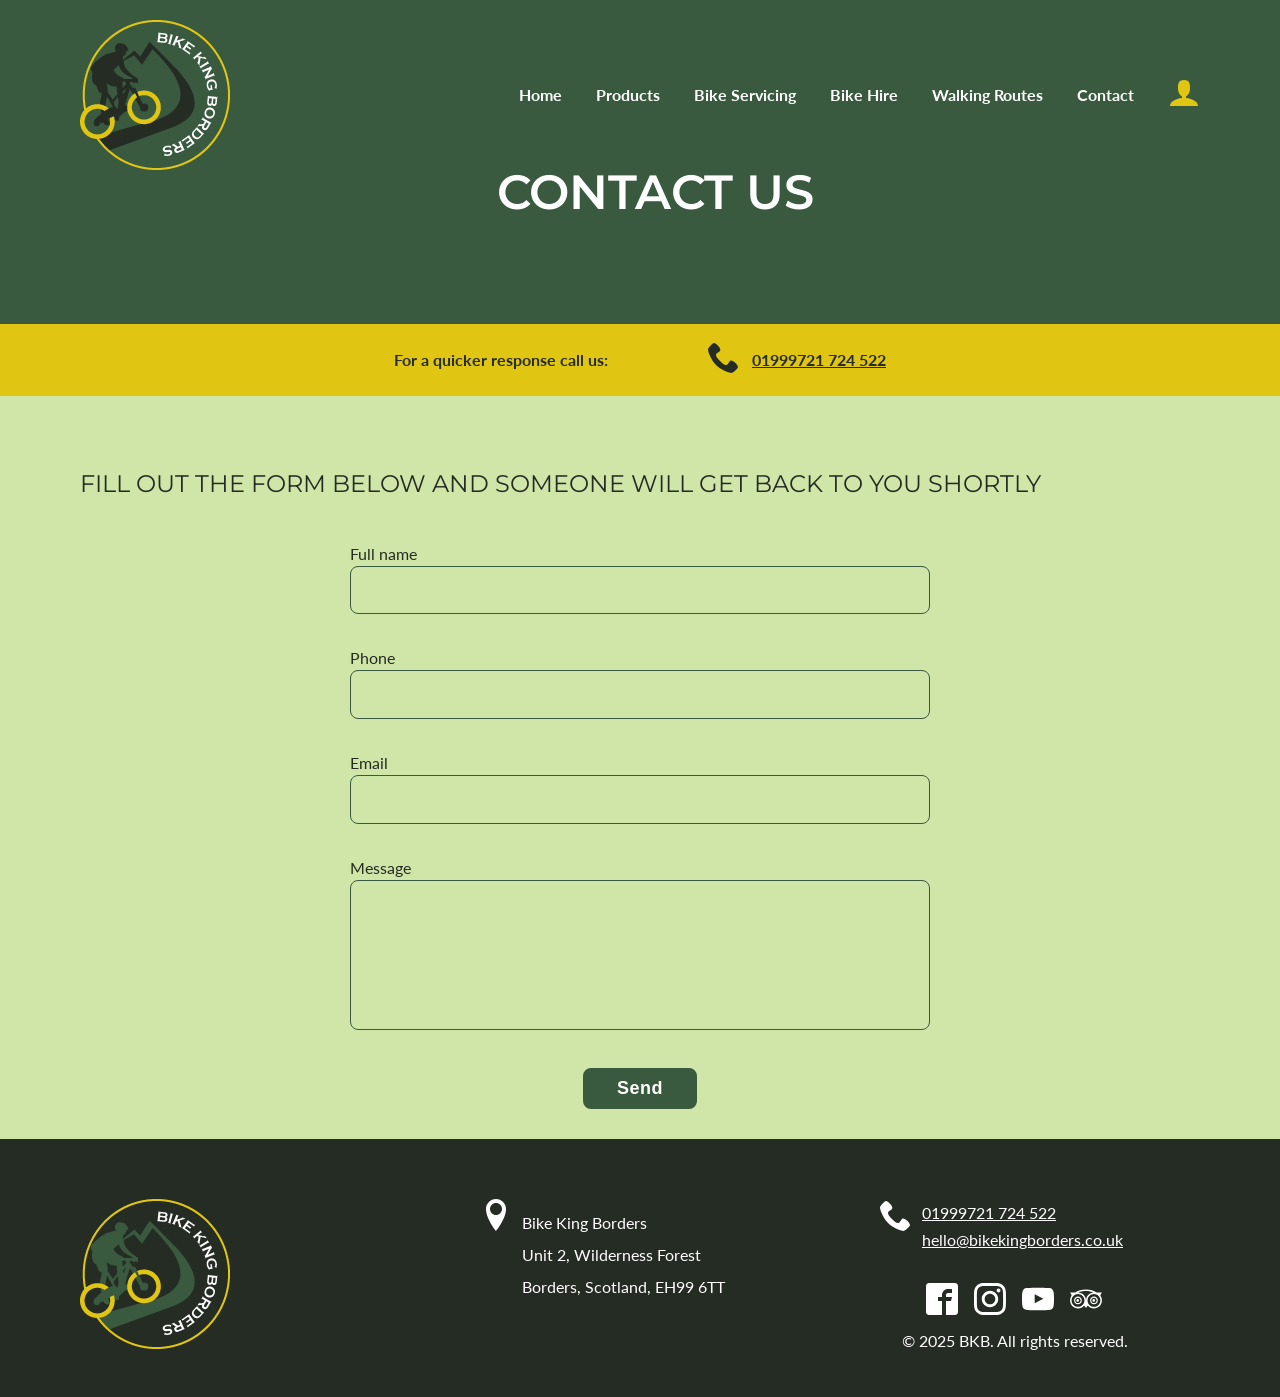
==== contact.html @ b2617fbf "opt" ====
<!DOCTYPE html>
<html lang="en">

<head>
    <meta charset="UTF-8">
    <!-- SEO description for search engines -->
    <meta name="description"
        content="Get in touch with Bike King Borders - contact us for bike servicing, rental, or product information. We are happy to help.">
    <meta name="keywords"
        content="Bike King Borders contact, bike shop Scotland contact, bike hire contact, bike servicing contact">
    <meta name="viewport" content="width=device-width, initial-scale=1.0">
    <title>Contact | Bike King Borders</title>
    <!-- Google Fonts import -->
    <link
        href="https://fonts.googleapis.com/css2?family=Alata&family=Josefin+Sans:ital,wght@0,100..700;1,100..700&family=Lato:ital,wght@0,100;0,300;0,400;0,700;0,900;1,100;1,300;1,400;1,700;1,900&family=Montserrat:ital,wght@0,100..900;1,100..900&family=Nunito+Sans:ital,opsz,wght@0,6..12,200..1000;1,6..12,200..1000&family=Roboto:ital,wght@0,100..900;1,100..900&display=swap"
        rel="stylesheet">
    <link rel="icon" type="image/png" href="./images/favicon.png">
    <!-- Main CSS file -->
    <link rel="stylesheet" href="./styles.css">
</head>

<body>
    <!--  Header -->
    <header>
        <div class="container">
            <div class="header-container">
                <!-- Navigation Menu -->
                <nav class="header-nav">
                    <!-- Logo linking to homepage -->
                    <a href="index.html">
                        <img src="./images/logo1.png" alt="logo" width="150" height="150">
                    </a>
                    <!-- Navigation links -->
                    <ul class="header-menu">
                        <li><a class="nav-menu" href="index.html">Home</a></li>
                        <li><a class="nav-menu" href="products.html">Products</a></li>
                        <li><a class="nav-menu" href="servicing.html">Bike Servicing</a></li>
                        <li><a class="nav-menu" href="hire.html">Bike Hire</a></li>
                        <!-- Dropdown Menu -->
                        <li class="dropdown"><a class="nav-menu" href="routes.html">Walking Routes</a>
                            <ul class="dropdown-menu">
                                <li><a href="routes.html#droncar">Droncar</a></li>
                                <li><a href="routes.html#muirdac">Muirdac</a></li>
                                <li><a href="routes.html#leethorn">Leethorn</a></li>
                                <li><a href="routes.html#airy">Airy</a></li>
                            </ul>
                        </li>
                        <li><a class="nav-menu" href="contact.html">Contact</a></li>
                        <li>
                            <!-- User account button with icon -->
                            <button aria-label="User account" class="nav-icon-btn">
                                <svg class="nav-icon" width="32" height="32">
                                    <use href="./images/icons.svg#icon-user"></use>
                                </svg>
                            </button>
                        </li>
                    </ul>
                </nav>
                <!-- Mobile burger menu button -->
                <button class="header-burger" type="button" aria-label="Open menu">
                    <svg width="24" height="24">
                        <use href="./images/icons.svg#icon-menu"></use>
                    </svg>
                </button>
            </div>
        </div>
    </header>
    <main>
        <!-- Hero banner section and title -->
        <section class="hero-section">
            <div class="container">
                <div class="title-container">
                    <h1 class="hero-title">Contact Us</h1>
                </div>
            </div>
        </section>
        <!-- Quick call contact section and hidden title -->
        <section class="call-section">
            <h2 class="visually-hidden">Call section</h2>
            <div class="container call-wrapper">
                <div class="call-title">
                    <ul>
                        <li>
                            <p>For a quicker response call us:</p>
                        </li>
                    </ul>
                </div>
                <div class="call-contacts">
                    <!-- Phone icon -->
                    <ul class="call-icon">
                        <li>
                            <svg class="call-icon" width="32" height="32">
                                <use href="./images/icons.svg#icon-phone"></use>
                            </svg>
                        </li>
                    </ul>
                    <ul>
                        <li><a href="tel:01999721724522">01999721 724 522</a></li>
                    </ul>
                </div>
            </div>
        </section>
        <!-- Contact form section -->
        <section class="section">
            <h2 class="form-title">Fill out the form below and someone will get back to you shortly</h2>
            <div class="form-container">
                <form name="contact-form" autocomplete="off">
                    <!-- Name field -->
                    <div class="form-field">
                        <label class="form-label" for="user-name">Full name</label>
                        <input class="form-input" type="text" name="user-name" id="user-name" required
                            pattern="[A-Za-z\s\-]{2,50}" title="Use only English letters, spaces, and hyphens">
                    </div>
                    <!-- Phone field -->
                    <div class="form-field">
                        <label class="form-label" for="user-tel">Phone</label>
                        <input class="form-input" type="tel" name="user-tel" id="user-tel" required
                            pattern="^(\+44\s?7\d{3}\s?\d{6}|07\d{3}\s?\d{6})$"
                            title="UK mobile number format: +44 7xxx xxxxxx or 07xxx xxxxxx">
                    </div>
                    <!-- Email field -->
                    <div class="form-field">
                        <label class="form-label" for="user-email">Email</label>
                        <input class="form-input" type="email" name="user-email" id="user-email" required>
                    </div>
                    <!-- Message field -->
                    <div class="form-field">
                        <label class="form-label" for="message">Message</label>
                        <textarea class="message-input" name="message" id="message" required></textarea>
                    </div>
                    <button class="form-button btn-desktop" type="submit">Send</button>
                </form>
            </div>
        </section>
    </main>
    <!-- Footer with address and social media -->
    <footer class="footer">
        <div class="footer-container">
            <div class="section-logo">
                <!-- Footer logo -->
                <a href="index.html">
                    <img src="./images/logo2.png" alt="logo" width="150" height="150">
                </a>
            </div>
            <address class="footer-address">
                <ul class="address-icon">
                    <li>
                        <!-- Disabled link for map -->
                        <a href="#" aria-label="Google map" onclick="event.preventDefault()">
                            <svg class="address-icon" width="32" height="32">
                                <use href="./images/icons.svg#icon-location"></use>
                            </svg>
                        </a>
                    </li>
                </ul>
                <ul class="address">
                    <li>
                        <p>Bike King Borders</p>
                        <p>Unit 2, Wilderness Forest</p>
                        <p>Borders, Scotland, EH99 6TT</p>
                    </li>
                </ul>
            </address>
            <!-- Contact info and social links -->
            <address class="footer-info">
                <div class="footer-contacts">
                    <ul class="contacts-icon">
                        <li>
                            <svg class="address-icon" width="32" height="32">
                                <use href="./images/icons.svg#icon-phone"></use>
                            </svg>
                        </li>
                    </ul>
                    <ul class="contacts">
                        <li><a href="tel:01999721724522">01999721 724 522</a></li>
                        <li><a href="mailto:hello@bikekingborders.co.uk">hello@bikekingborders.co.uk</a></li>
                    </ul>
                </div>
                <!-- Social media icons -->
                <div class="footer-icon">
                    <a href="#" aria-label="Facebook" onclick="event.preventDefault()">
                        <svg class="address-icon" width="32" height="32">
                            <use href="./images/icons.svg#icon-facebook2"></use>
                        </svg>
                    </a>
                    <a href="#" aria-label="Instagram" onclick="event.preventDefault()">
                        <svg class="address-icon" width="32" height="32">
                            <use href="./images/icons.svg#icon-instagram"></use>
                        </svg>
                    </a>
                    <a href="#" aria-label="YouTube" onclick="event.preventDefault()">
                        <svg class="address-icon" width="32" height="32">
                            <use href="./images/icons.svg#icon-youtube"></use>
                        </svg>
                    </a>
                    <a href="#" aria-label="Tripadvisor" onclick="event.preventDefault()">
                        <svg class="address-icon" width="32" height="32">
                            <use href="./images/icons.svg#icon-tripadvisor"></use>
                        </svg>
                    </a>
                </div>
                <!-- Copyright text -->
                <div class="footer-text">
                    <p>&copy; 2025 BKB. All rights reserved.</p>
                </div>
            </address>
        </div>
    </footer>
</body>

</html>
---- styles.css ----
/* Base */

* {
    box-sizing: border-box;
}

:root {
    --color-brand: #3A5A40;
    --color-effect: #e0c512;
    --color-footer: #252c23;
    --color-body: #cfe6a8;
}

body {
    background-color: var(--color-body);
    font-family: "Lato", sans-serif;
    font-weight: 400;
    line-height: 1.5;
    color: var(--color-footer);
    margin: 0;
}

.nav-menu {
    text-decoration: none;
}

h1 {
    font-family: "Montserrat", sans-serif;
    font-weight: 600;
    font-size: 48px;
    text-transform: uppercase;
    color: white;
}

h2,
h3 {
    font-family: "Montserrat", sans-serif;
    font-weight: 400;
    text-transform: uppercase;
    color: var(--color-footer);
}

a {
    display: inline-block;
    margin-top: 0;
    color: white;
}

ul {
    list-style: none;
    padding: 0;
    margin: 0;
}

.container {
    width: 100%;
    max-width: 1488px;
    margin: 0 auto;
    padding: 0 80px;
}

.section {
    padding: 30px 0;
}

img {
    display: block;
    max-width: 100%;
    height: auto;
}

/*  Header  */

.header-container {
    display: flex;
    position: absolute;
    width: 100%;
    padding: 20px 80px;
    top: 0;
    left: 0;
    align-items: center;
}

.header-nav {
    display: flex;
    flex-grow: 1;
    gap: 20px;
    align-items: center;
    justify-content: space-between;

}

.header-menu {
    display: flex;
    gap: 34px;
    align-items: center;
}

.nav-menu {
    font-weight: 700;
    transition: color 0.3s
}

.nav-menu:hover {
    color: var(--color-effect);
}

.nav-icon {
    fill: var(--color-effect);
    transition: transform 0.3s ease, filter 0.3s ease;
}

.nav-icon:hover {
    transform: scale(1.1);
}

.nav-icon-btn {
    background: none;
    border: none;
    padding: 0;
    margin: 0;
    cursor: pointer;
}

.nav-icon-btn:focus-visible {
    outline: 2px solid var(--color-effect);
    outline-offset: 4px;
}

.header-burger {
    display: none;
    width: 24px;
    height: 24px;
    padding: 0;
    background-color: transparent;
    border: 0;
    fill: white;
}

/* dropdown-menu */

.dropdown {
    position: relative;
}

.dropdown-menu {
    display: none;
    position: absolute;
    top: 100%;
    left: 0;
    background: var(--color-brand);
    padding: 10px 0;
    border-radius: 8px;
    min-width: 160px;
}

.dropdown-menu li {
    padding: 8px 0px;
}

.dropdown-menu a {
    color: white;
    text-decoration: none;
    font-weight: 600;
}

.dropdown-menu a:hover {
    color: var(--color-effect);
}

.dropdown:hover .dropdown-menu {
    display: block;
}

/*  Hero  */

.hero-section {
    padding: 56px 0;
    background-color: var(--color-brand);
}

.title-container {
    display: flex;
    flex-direction: column;
    width: 100%;
    padding: 20px 10px 0 40px;
    margin-top: 80px;
}

.hero-title {
    text-align: center;
    margin-top: 0;

}

/* Advantages   */

.advantages-section {
    padding: 16px 0;
    background-color: var(--color-effect);

}

.advantages-list {
    display: flex;
    justify-content: space-around;
    font-weight: 700;
    color: var(--color-footer);


}

/* Button */

.btn-desktop {
    text-decoration: none;
    padding: 8px 32px;
    font-size: 18px;
    font-weight: 700;
    letter-spacing: 0.5px;
    color: white;
    border: 2px solid var(--color-brand);
    border-radius: 8px;
    text-align: center;
    background: var(--color-brand);
    cursor: pointer;
    transition: color 0.3s
}

.button-container {
    display: flex;
    align-items: center;
    justify-content: space-between;
    padding-top: 48px;
}

.btn-desktop:hover {
    color: var(--color-effect);
}

.btn-mobile {
    display: none;
    text-decoration: none;
    cursor: pointer;
    transition: color 0.3s
}

.btn-mobile:hover {
    color: var(--color-effect);
}

/* Card  */

.creations-grid {
    display: flex;
    justify-content: space-between;
    gap: 20px;
    flex-wrap: wrap;
    padding-bottom: 40px;
    align-items: stretch;
}

.format-image {
    display: block;
    width: 100%;
    height: auto;
    object-fit: contain;
}

.format-card {
    display: flex;
    flex-direction: column;
    height: 100%;
    text-align: center;
    background-color: transparent;
    transition: transform 0.3s;
}

.card-header {
    display: flex;
    flex-direction: column;
    align-items: center;
    min-height: 60px;
    padding: 0 16px;
}

.format-card:hover {
    transform: scale(1.05);
}

.text-item {
    padding: 16px;
    text-align: left;
}

.name-item {
    text-transform: none;
}

.price span {
    display: inline-block;
    padding: 8px 16px;
    border-radius: 8px;
    font-weight: 700;
    font-size: 18px;
    letter-spacing: 0.5px;
    color: white;
    background-color: var(--color-brand);
}

.creation-card {
    display: flex;
    flex-direction: column;
    flex-basis: calc((100% - 60px) / 3);
    border: 2px solid var(--color-brand);
    border-radius: 10px;
    box-shadow: 1px 2px 8px 0 #252c23;
    overflow: hidden;
    transition: transform 0.3s ease;
    cursor: pointer;
}

.visually-hidden {
    position: absolute;
    left: -10000px;
    top: auto;
    width: 1px;
    height: 1px;
    overflow: hidden;
}

/* About   */

.hero-container {
    display: flex;
    justify-content: space-between;
    align-items: self-start;
    gap: 80px;
    padding-bottom: 28px;
}

.hero-content {
    flex: 0 0 70%;
    text-align: left;
}

.hero-content h2 {
    padding-bottom: 30px;
}

.hours-container {
    flex: 0 0 30%;
    margin-bottom: 40px;
    text-align: left;
}

.hours-title {
    margin-bottom: 30px;
}

.hours-flex {
    display: flex;
    gap: 20px;
}

.hours li,
.time li {
    margin-bottom: 5px;
}

.hours-container li {
    line-height: 1;
}

/*   Newsletter   */

.newsletter {
    flex-direction: column;
    padding: 68px;
    background-color: var(--color-brand);
}

.newsletter-text {
    display: flex;
    justify-content: center;
}

.newsletter-text h2 {
    text-transform: none;
    color: white;
}

.newsletter-form {
    display: flex;
    justify-content: center;
    align-items: center;
    gap: 10px;
    flex-wrap: wrap;
}

.newsletter-form input[type="email"] {
    padding: 10px 32px;
    border: 2px solid #ccc;
    border-radius: 8px;
    font-size: 16px;
    height: 40px;
    transition: border-color 0.3s;
    box-sizing: border-box;
}

.newsletter-form input[type="email"]:focus {
    border-color: var(--color-effect);
    outline: none;
}

.newsletter-form button {
    display: inline-flex;
    width: 40px;
    height: 40px;
    align-items: center;
    justify-content: center;
    background-color: var(--color-effect);
    border: none;
    border-radius: 8px;
    cursor: pointer;
    transition: background-color 0.3s, transform 0.2s;
}

.newsletter-form button:hover {
    background-color: var(--color-effect);
    transform: scale(1.05);
}

.newsletter-form .send-icon {
    fill: white;
    transition: fill 0.3s;
}

.newsletter-form button:hover .send-icon {
    fill: white;
}

/*  Footer  */

.footer {
    margin-top: 0px;
    padding: 32px 0;
    background-color: var(--color-footer);
}

.footer-container {
    display: flex;
    width: 100%;
    gap: 80px;
    padding-top: 28px;
    padding-left: 80px;
    padding-right: 80px;
}

.section-logo {
    flex: 1;
    text-align: start;
}

.footer-address {
    display: flex;
    flex: 1;
    align-items: flex-start;
    gap: 10px;
    font-style: normal;
    line-height: 1;
    color: white;
}

.address-icon {
    fill: white;
    transition: transform 0.3s ease, filter 0.3s ease;
}

.address-icon:hover {
    transform: scale(1.1);
}

.footer-info {
    flex: 1;
    font-style: normal;
    line-height: 1;
    color: white;
}

.footer-contacts {
    display: flex;
    align-items: flex-start;
    gap: 10px;
}

.contacts {
    flex: 1;
    line-height: 1.7;
}

.footer-icon {
    display: flex;
    padding-top: 30px;
    gap: 16px;
    padding-left: 46px;
}

.footer-text {
    padding-left: 22px;
    text-align: left;
}

/*  Contact form  */

.call-section {
    padding: 8px 0px;
    background-color: var(--color-effect);
}

.call-wrapper {
    display: flex;
    justify-content: center;
    align-items: center;
    gap: 100px;
}

.call-contacts {
    display: flex;
    align-items: center;
    gap: 12px;
}

.call-contacts a {
    font-weight: 700;
    color: var(--color-footer);
}

.call-title li {
    padding: 0;
    margin: 0;
    font-weight: 700;
    color: var(--color-footer);
}

.form-container {
    padding: 0 350px;
}

.form-title {
    margin: 40px 0px;
    padding: 0px 80px;
}

.call-icon {
    list-style: none;
    padding: 0;
    margin: 0;
    fill: var(--color-footer);
    transition: transform 0.3s ease, filter 0.3s ease;
}

.call-icon:hover {
    transform: scale(1.1);
}

.form-field {
    margin-bottom: 32px;
}

.form-label {
    display: block;
    font-size: 16px;
    top: 16px;
    left: 42px;
}

.form-input {
    padding: 16px 42px;
    width: 100%;
    line-height: 1.1;
    border: 1px solid var(--color-brand);
    border-radius: 8px;
    background-color: transparent;
}

.form-input:focus {
    border-color: black;
    outline: none;
}

.message-input {
    width: 100%;
    height: 150px;
    padding: 16px 42px;
    line-height: 1.1;
    border: 1px solid var(--color-brand);
    border-radius: 8px;
    background-color: transparent;
    resize: none;
}

.form-button {
    display: block;
    margin: 0 auto;
}


/*  Servising  */

.tick-list {
    list-style: none;
    padding: 0;
    margin: 0;
}

.tick-list li {
    display: flex;
    align-items: center;
    gap: 8px;
    margin-bottom: 10px;
}

.tick-icon {
    fill: var(--color-brand);
    flex-shrink: 0;
}

.service-image {
    flex: 0 0 35%;
    padding-top: 80px;
}

.service-info {
    flex: 1;
}

.service-image img {
    display: block;
    width: 100%;
    height: auto;
}

.service-grid {
    display: grid;
    grid-template-columns: repeat(3, 1fr);
    gap: 24px;
    margin-top: 30px;
}

.service-card {
    background-color: transparent;
    padding: 16px;
    border-radius: 10px;
    text-decoration: none;
    color: var(--color-footer);
    box-shadow: 1px 2px 8px #252c23;
    transition: transform .3s;
}

.service-card:hover {
    transform: scale(1.05);
}

.service-card img {
    width: 100%;
    border-radius: 8px;
    margin-bottom: 10px;
}

/*  Hire  */

.hire-container {
    display: flex;
    gap: 40px;
    align-items: flex-start;
    padding-bottom: 40px;
}

.hire-info {
    flex: 1;
    margin: 0;
}

.hire-image {
    flex: 0 0 35%;
}

.hire-image img {
    display: block;
    width: 100%;
    height: auto;
}

.hire-bike {
    text-align: center;
}

.hire-image {
    box-shadow: 1px 2px 10px 0 #252c23;
    margin-top: 20px;
}

/* routes */

.routes-grid {
    display: grid;
    grid-template-columns: repeat(4, 1fr);
    gap: 24px;
    margin-top: 30px;
}

.routes-card {
    background-color: transparent;
    padding: 16px;
    border-radius: 10px;
    text-decoration: none;
    color: var(--color-footer);
    box-shadow: 1px 2px 8px #252c23;
    transition: transform .3s;
}

.routes-card:hover {
    transform: scale(1.05);
}

.routes-card img {
    width: 100%;
    border-radius: 8px;
    margin-bottom: 10px;
}

.section-routes {
    padding: 15px 0;
}

/*  Media screen  */

@media screen and (max-width: 768px) {

    /*  Header */

    .header-menu {
        display: none;
    }

    .header-burger {
        display: block;
        cursor: pointer;
    }

    .title-container {
        padding-top: 60px;
    }

    /*  Advantages  */

    .advantages-section {
        display: block;
        background-color: var(--color-footer);
    }

    .advantages-list {
        flex-direction: column;
        gap: 16px;
        border-radius: 24px;
        color: white;
        background-color: transparent;
    }

    /*  Hero  */

    .hero-section {
        padding: 26px 0;
    }

    .hero-content {
        padding-top: 40px;
    }

    /* Button */

    .btn-desktop {
        display: none;
    }

    .creations-footer {
        display: flex;
        justify-content: center;
        margin-top: 16px;
    }

    .btn-mobile {
        display: block;
        font-weight: 600;
        padding: 8px 32px;
        color: white;
        font-size: 18px;
        letter-spacing: 0.5px;
        border: 2px solid var(--color-brand);
        border-radius: 8px;
        text-align: center;
        background: var(--color-brand);
        cursor: pointer;
    }

    .btn-mobile:hover {
        color: var(--color-effect);
    }

    .button-container {
        padding: 16px 0;
    }

    .section {
        padding: 8px 0;
    }

    .section-title {
        font-size: 20px;
    }

    /* Card */

    .creations-grid {
        flex-direction: column;
        align-items: center;
    }

    .creation-card {
        flex-basis: 100%;
        max-width: 360px;
    }

    .text-item {
        display: none;
    }

    .format-card {
        text-align: center;
        padding: 16px;
    }

    .price span {
        font-size: 16px;
        padding: 6px 12px;
    }

    .name-item {
        font-size: 18px;
        margin-top: 8px;
    }

    /* About   */

    .hero-container {
        padding: 0;
        flex-direction: column;
        align-items: center;
        gap: 0;
    }

    .hours-container {
        margin: 0;
        padding-top: 20px;
        padding-bottom: 20px;
    }

    .newsletter {
        padding: 38px 80px;
    }

    /* Footer   */

    .footer-container {
        flex-direction: column;
        align-items: center;
        gap: 26px;
        padding: 0 80px;
    }

    /*  Contact form  */

    .call-section {
        background-color: var(--color-footer);
        color: white;
    }

    .call-wrapper {
        flex-direction: column;
        align-items: flex-start;
        gap: 12px;
        background-color: transparent;
    }

    .call-contacts {
        flex-direction: row;
        gap: 8px;
    }

    .call-title li {
        font-size: 16px;
        color: white;
    }

    .call-contacts a {
        font-size: 16px;
        color: white;
    }

    .call-icon {
        fill: white;
    }

    .form-container {
        width: 100%;
        max-width: 100%;
        padding: 0 80px;
    }

    form[name="contact-form"] {
        width: 100%;
        display: flex;
        flex-direction: column;
        align-items: center;
    }

    .form-field {
        width: 100%;
        margin-bottom: 24px;
    }

    .form-input,
    .message-input {
        width: 100%;
    }

    .form-button {
        margin: 0 auto;
        display: block;
    }

    /* Servicing   */

    .service-image {
        padding: 0;
    }

    .service-info {
        padding-top: 30px;
        padding-bottom: 20px;
    }

    .service-grid {
        grid-template-columns: 1fr;
    }

    /* Hire  */

    .hire-container {
        flex-direction: column;
        text-align: center;
    }

    .hire-image,
    .hire-info {
        width: 100%;
    }

    .hire-bike {
        padding: 40px;
    }

    /* routes */

    .routes-grid {
        grid-template-columns: 1fr;
    }


}
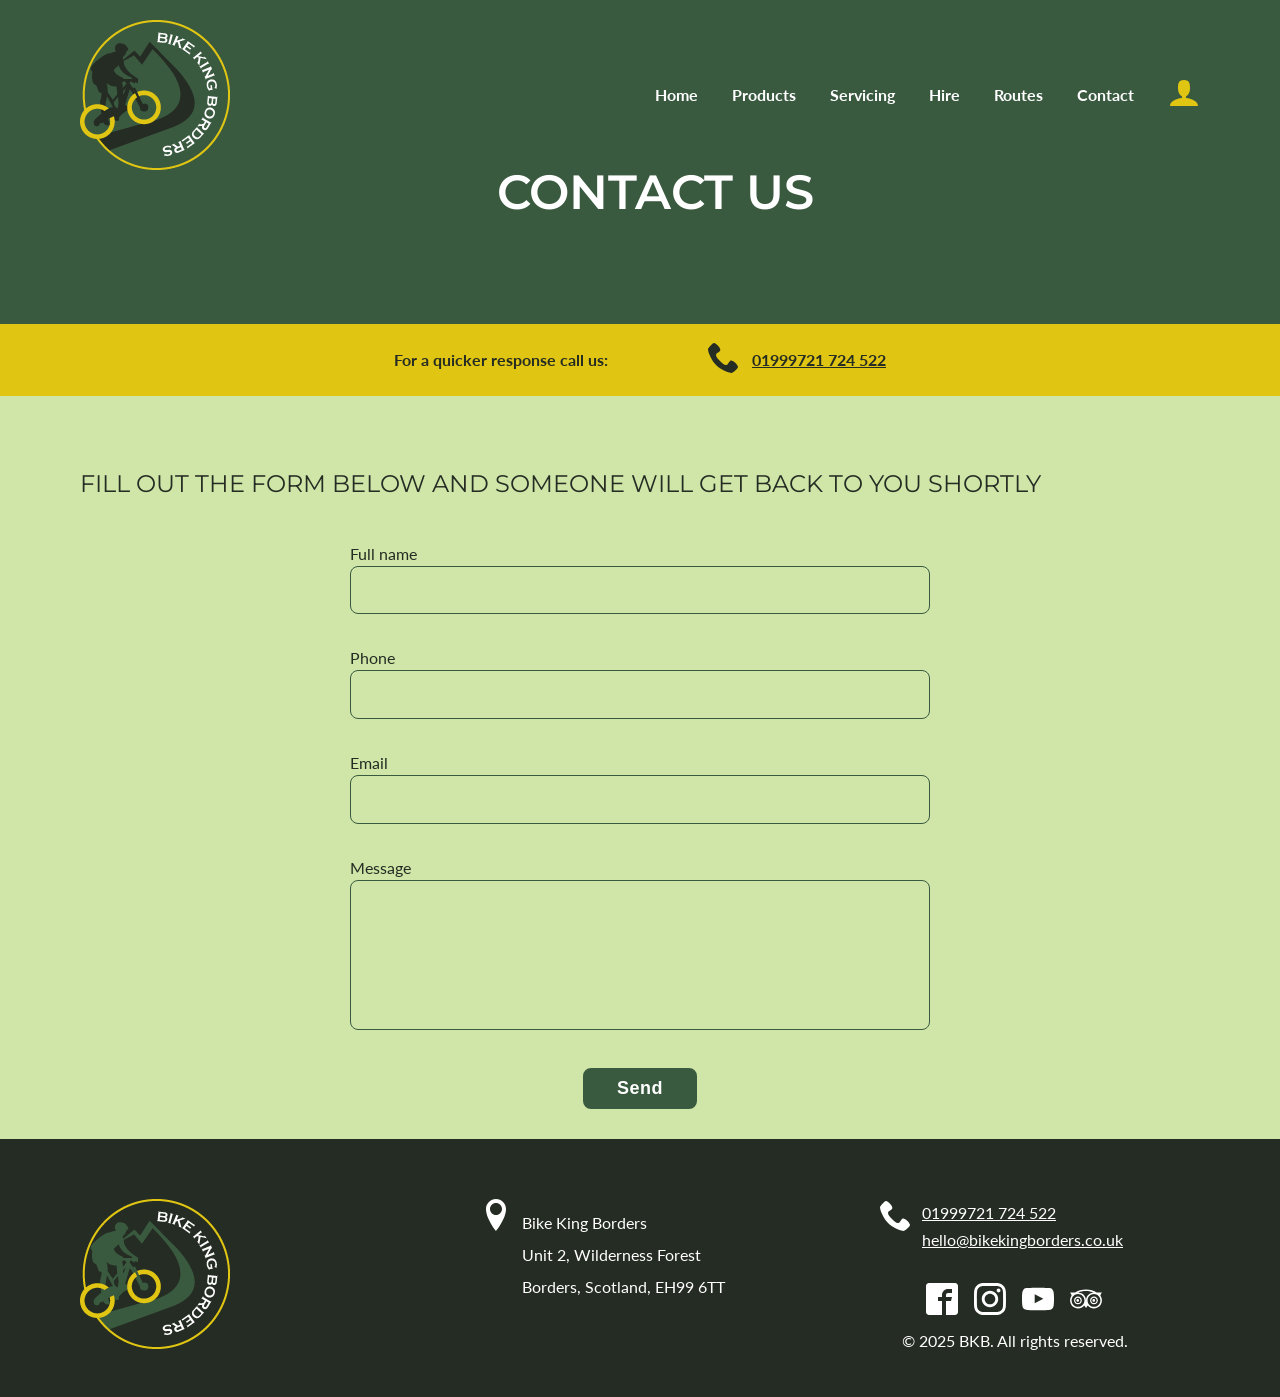
==== commit 88efd8f3: "Update contact.html" ====
--- a/contact.html
+++ b/contact.html
@@ -34,10 +34,10 @@
                     <ul class="header-menu">
                         <li><a class="nav-menu" href="index.html">Home</a></li>
                         <li><a class="nav-menu" href="products.html">Products</a></li>
-                        <li><a class="nav-menu" href="servicing.html">Bike Servicing</a></li>
-                        <li><a class="nav-menu" href="hire.html">Bike Hire</a></li>
+                        <li><a class="nav-menu" href="servicing.html">Servicing</a></li>
+                        <li><a class="nav-menu" href="hire.html">Hire</a></li>
                         <!-- Dropdown Menu -->
-                        <li class="dropdown"><a class="nav-menu" href="routes.html">Walking Routes</a>
+                        <li class="dropdown"><a class="nav-menu" href="routes.html">Routes</a>
                             <ul class="dropdown-menu">
                                 <li><a href="routes.html#droncar">Droncar</a></li>
                                 <li><a href="routes.html#muirdac">Muirdac</a></li>
@@ -208,4 +208,4 @@
     </footer>
 </body>
 
-</html>+</html>
